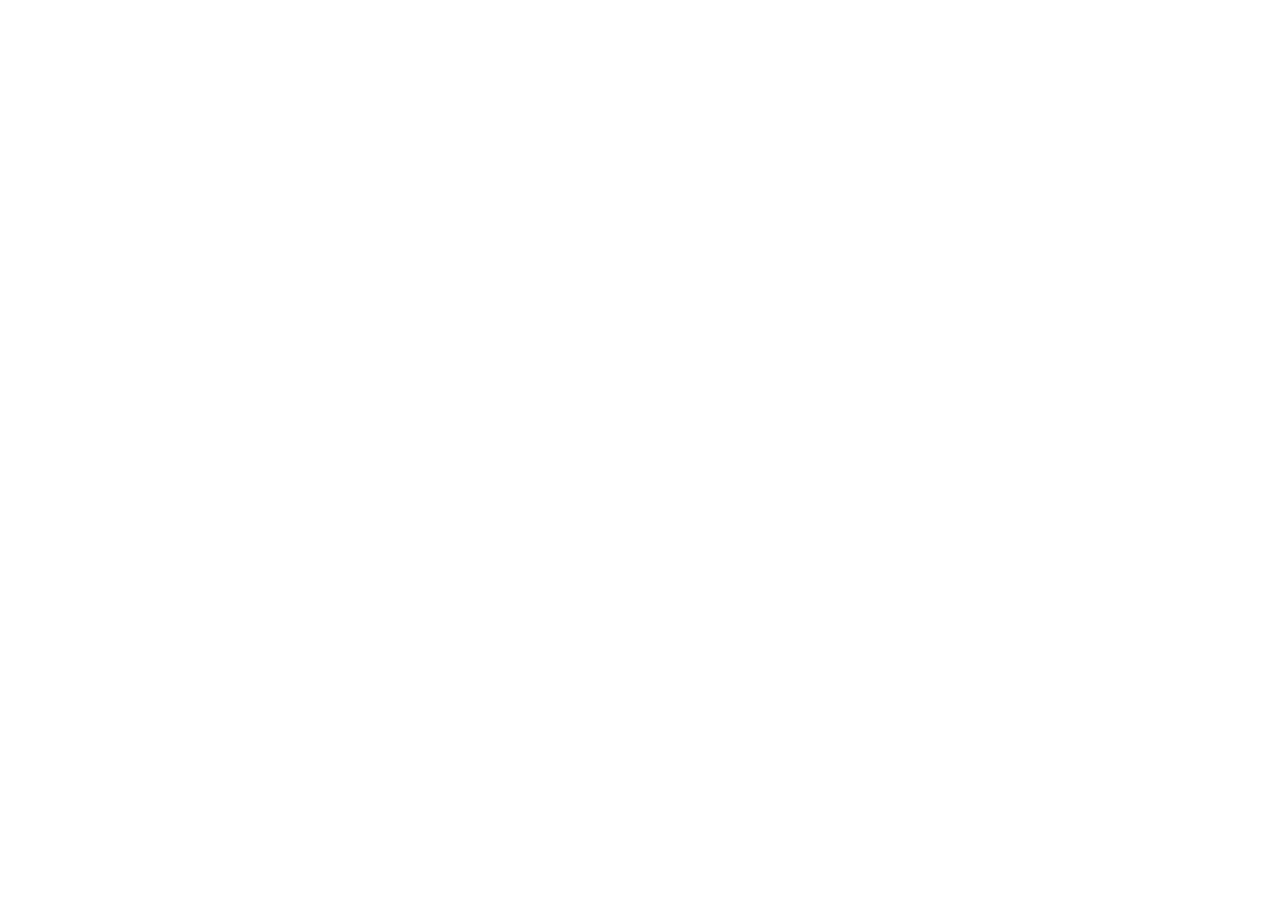
==== site/admin/index.html @ 357f3a47 "feat(admin): Sveltia CMS 관리자 페이지 추가, 지점·코치진·SNS 데이터를 content/*.json 으로 분리 - /admin 에서 지점·시간표·포스터, 심사" ====
<!doctype html>
<!-- 관리자 페이지 (Sveltia CMS). 설정은 같은 폴더의 config.yml. 저장하면 main 브랜치에 커밋 → Pages 재배포. -->
<html lang="ko">
<head>
  <meta charset="utf-8">
  <meta name="viewport" content="width=device-width, initial-scale=1">
  <meta name="robots" content="noindex, nofollow">
  <title>Dragon Gym 관리자</title>
  <link rel="icon" href="../assets/favicon.png">
</head>
<body>
  <script src="https://unpkg.com/@sveltia/cms@0.238.1/dist/sveltia-cms.js"></script>
</body>
</html>
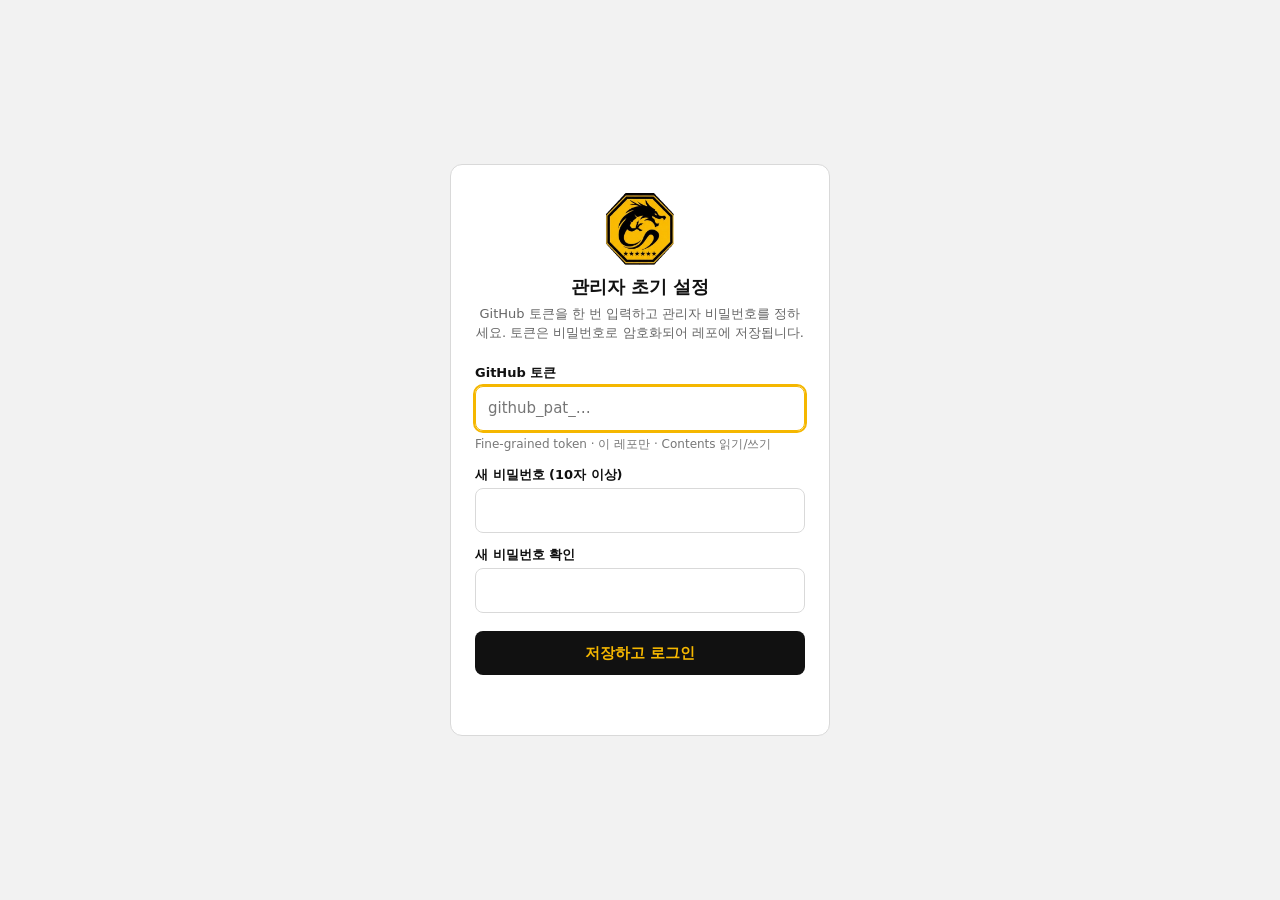
==== commit 1d690f3f: "feat(admin): 관리자 비밀번호 잠금 — 토큰을 비밀번호로 암호화해 레포에 저장 - 첫 접속: GitHub 토큰 + 초기 비밀번호(10자 이상) → PBKDF2-SHA256" ====
--- a/site/admin/index.html
+++ b/site/admin/index.html
@@ -1,5 +1,8 @@
 <!doctype html>
-<!-- 관리자 페이지 (Sveltia CMS). 설정은 같은 폴더의 config.yml. 저장하면 main 브랜치에 커밋 → Pages 재배포. -->
+<!-- 관리자 페이지 (Sveltia CMS). 설정은 같은 폴더의 config.yml. 저장하면 main 브랜치에 커밋 → Pages 재배포.
+     비밀번호 잠금: GitHub 토큰을 비밀번호로 암호화(PBKDF2-SHA256 60만 회 → AES-GCM)해 auth.json 으로 레포에 둔다.
+     레포는 공개라 암호문도 공개다 — 비밀번호가 곧 보안이므로 10자 이상을 강제한다.
+     풀리면 Sveltia 가 시작 시 읽는 localStorage 'sveltia-cms.user' 에 토큰을 넣고 CMS 스크립트를 불러 자동 로그인시킨다. -->
 <html lang="ko">
 <head>
   <meta charset="utf-8">
@@ -7,8 +10,225 @@
   <meta name="robots" content="noindex, nofollow">
   <title>Dragon Gym 관리자</title>
   <link rel="icon" href="../assets/favicon.png">
+  <style>
+    :root { --gold: #f5b700; --ink: #111; --line: #d9d9d9; --err: #c62828; --ok: #2e7d32; }
+    * { box-sizing: border-box; }
+    body { margin: 0; min-height: 100vh; display: grid; place-items: center; background: #f2f2f2; color: var(--ink);
+      font: 15px/1.5 system-ui, -apple-system, "Segoe UI", "Noto Sans KR", sans-serif; padding: 16px; }
+    .gate { width: 100%; max-width: 380px; background: #fff; border: 1px solid var(--line); border-radius: 12px; padding: 28px 24px; }
+    .gate__logo { display: block; width: 72px; height: 72px; margin: 0 auto 8px; }
+    .gate h1 { font-size: 18px; text-align: center; margin: 0 0 4px; }
+    .gate p.lead { text-align: center; color: #666; font-size: 13px; margin: 0 0 20px; }
+    .gate label { display: block; font-size: 13px; font-weight: 600; margin: 12px 0 4px; }
+    .gate input[type=password], .gate input[type=text] { width: 100%; padding: 10px 12px; border: 1px solid var(--line); border-radius: 8px; font: inherit; }
+    .gate input:focus { outline: 2px solid var(--gold); border-color: var(--gold); }
+    .gate .check { display: flex; gap: 6px; align-items: center; font-weight: 400; margin-top: 12px; }
+    .gate button[type=submit] { width: 100%; margin-top: 18px; padding: 11px; border: 0; border-radius: 8px; background: var(--ink); color: var(--gold); font: inherit; font-weight: 700; cursor: pointer; }
+    .gate button[disabled] { opacity: .6; cursor: wait; }
+    .gate .hint { font-size: 12px; color: #777; margin: 4px 0 0; }
+    .gate .msg { min-height: 20px; font-size: 13px; margin: 12px 0 0; }
+    .gate .msg.err { color: var(--err); } .gate .msg.ok { color: var(--ok); }
+    .gate nav { display: flex; justify-content: space-between; margin-top: 16px; font-size: 12px; }
+    .gate nav a { color: #555; }
+    [hidden] { display: none !important; }
+  </style>
 </head>
 <body>
-  <script src="https://unpkg.com/@sveltia/cms@0.238.1/dist/sveltia-cms.js"></script>
+  <main class="gate" id="gate" hidden>
+    <img class="gate__logo" src="../assets/logo.png" alt="">
+    <h1 id="gateTitle">관리자 로그인</h1>
+    <p class="lead" id="gateLead"></p>
+
+    <!-- 잠금 해제 -->
+    <form id="formUnlock" hidden>
+      <label for="pw">비밀번호</label>
+      <input id="pw" type="password" autocomplete="current-password" required>
+      <label class="check"><input id="remember" type="checkbox"> 이 기기에서 로그인 유지</label>
+      <button type="submit">로그인</button>
+      <nav><a href="#change">비밀번호 변경</a><a href="#reset">비밀번호를 잊었어요</a></nav>
+    </form>
+
+    <!-- 초기 설정·재설정: 토큰 + 새 비밀번호 -->
+    <form id="formSetup" hidden>
+      <label for="tok">GitHub 토큰</label>
+      <input id="tok" type="password" autocomplete="off" required placeholder="github_pat_…">
+      <p class="hint">Fine-grained token · 이 레포만 · Contents 읽기/쓰기</p>
+      <label for="npw1">새 비밀번호 (10자 이상)</label>
+      <input id="npw1" type="password" autocomplete="new-password" minlength="10" required>
+      <label for="npw2">새 비밀번호 확인</label>
+      <input id="npw2" type="password" autocomplete="new-password" minlength="10" required>
+      <button type="submit">저장하고 로그인</button>
+      <nav id="setupNav"><a href="#">← 로그인으로</a></nav>
+    </form>
+
+    <!-- 비밀번호 변경: 현재 비밀번호 + 새 비밀번호 -->
+    <form id="formChange" hidden>
+      <label for="opw">현재 비밀번호</label>
+      <input id="opw" type="password" autocomplete="current-password" required>
+      <label for="cpw1">새 비밀번호 (10자 이상)</label>
+      <input id="cpw1" type="password" autocomplete="new-password" minlength="10" required>
+      <label for="cpw2">새 비밀번호 확인</label>
+      <input id="cpw2" type="password" autocomplete="new-password" minlength="10" required>
+      <button type="submit">비밀번호 변경</button>
+      <nav><a href="#">← 로그인으로</a></nav>
+    </form>
+
+    <p class="msg" id="msg" role="status"></p>
+  </main>
+
+  <script>
+  (() => {
+    'use strict';
+    const REPO = 'sungkuk5420/dragontkdphuket';
+    const BRANCH = 'main';
+    const AUTH_PATH = 'site/admin/auth.json';   // 레포 안 경로 (사이트에서는 ./auth.json)
+    const CMS_SRC = 'https://unpkg.com/@sveltia/cms@0.238.1/dist/sveltia-cms.js';
+    const USER_KEY = 'sveltia-cms.user';         // Sveltia 가 시작할 때 읽는 로그인 정보
+    const REMEMBER_KEY = 'dgt-admin.remember';
+    const SESSION_KEY = 'dgt-admin.unlocked';
+    const ITER = 600000;
+
+    const $ = (id) => document.getElementById(id);
+    const enc = new TextEncoder(), dec = new TextDecoder();
+    const b64 = (buf) => btoa(String.fromCharCode(...new Uint8Array(buf)));
+    const unb64 = (s) => Uint8Array.from(atob(s), (c) => c.charCodeAt(0));
+    const store = {
+      get(area, k) { try { return area.getItem(k); } catch { return null; } },
+      set(area, k, v) { try { area.setItem(k, v); } catch { /* 저장소 차단 */ } },
+      del(area, k) { try { area.removeItem(k); } catch { /* 저장소 차단 */ } },
+    };
+
+    let authFile = null; // { sha, data } — 레포의 auth.json
+
+    /* ---------- 암호화 ---------- */
+    async function deriveKey(password, salt, iter) {
+      const base = await crypto.subtle.importKey('raw', enc.encode(password), 'PBKDF2', false, ['deriveKey']);
+      return crypto.subtle.deriveKey({ name: 'PBKDF2', hash: 'SHA-256', salt, iterations: iter }, base, { name: 'AES-GCM', length: 256 }, false, ['encrypt', 'decrypt']);
+    }
+    async function encryptToken(token, password) {
+      const salt = crypto.getRandomValues(new Uint8Array(16)), iv = crypto.getRandomValues(new Uint8Array(12));
+      const key = await deriveKey(password, salt, ITER);
+      const ct = await crypto.subtle.encrypt({ name: 'AES-GCM', iv }, key, enc.encode(token));
+      return { v: 1, kdf: 'PBKDF2-SHA256', iter: ITER, salt: b64(salt), iv: b64(iv), ct: b64(ct) };
+    }
+    async function decryptToken(data, password) {
+      const key = await deriveKey(password, unb64(data.salt), data.iter);
+      try {
+        return dec.decode(await crypto.subtle.decrypt({ name: 'AES-GCM', iv: unb64(data.iv) }, key, unb64(data.ct)));
+      } catch { throw new Error('비밀번호가 틀렸습니다.'); }
+    }
+
+    /* ---------- GitHub API ---------- */
+    const gh = (token, path, init = {}) => fetch(`https://api.github.com/repos/${REPO}${path}`, {
+      ...init,
+      headers: { Accept: 'application/vnd.github+json', Authorization: `Bearer ${token}`, ...(init.headers || {}) },
+    });
+    async function checkToken(token) {
+      const r = await gh(token, '');
+      if (r.status === 401) throw new Error('토큰이 올바르지 않거나 만료되었습니다.');
+      if (!r.ok) throw new Error(`토큰으로 레포에 접근할 수 없습니다 (${r.status}).`);
+      const repo = await r.json();
+      if (!repo.permissions || !repo.permissions.push) throw new Error('이 토큰에는 레포 쓰기 권한(Contents: Read and write)이 없습니다.');
+    }
+    // 최신 sha 를 API 로 다시 받아 덮어쓴다 (사이트 배포본은 수 분 늦을 수 있다)
+    async function saveAuthFile(token, data, message) {
+      const cur = await gh(token, `/contents/${AUTH_PATH}?ref=${BRANCH}`);
+      const sha = cur.ok ? (await cur.json()).sha : undefined;
+      const body = { message, branch: BRANCH, content: btoa(JSON.stringify(data, null, 2) + '\n'), ...(sha ? { sha } : {}) };
+      const r = await gh(token, `/contents/${AUTH_PATH}`, { method: 'PUT', body: JSON.stringify(body) });
+      if (!r.ok) throw new Error(`암호화한 토큰을 레포에 저장하지 못했습니다 (${r.status}).`);
+    }
+    async function loadAuthFile() {
+      const r = await fetch('auth.json', { cache: 'no-cache' });
+      if (r.status === 404) return null;
+      if (!r.ok) throw new Error(`auth.json 을 불러오지 못했습니다 (${r.status}).`);
+      return r.json();
+    }
+
+    /* ---------- CMS 시작 ---------- */
+    function startCms(token, remember) {
+      if (token) store.set(localStorage, USER_KEY, JSON.stringify({ backendName: 'github', token }));
+      if (remember) store.set(localStorage, REMEMBER_KEY, '1');
+      store.set(sessionStorage, SESSION_KEY, '1');
+      $('gate').remove();
+      const s = document.createElement('script');
+      s.src = CMS_SRC;
+      document.body.appendChild(s);
+    }
+    function savedToken() {
+      try { const u = JSON.parse(store.get(localStorage, USER_KEY) || 'null'); return u && u.token ? u.token : null; } catch { return null; }
+    }
+
+    /* ---------- 화면 ---------- */
+    const busy = (form, on) => { form.querySelector('button[type=submit]').disabled = on; };
+    const say = (text, kind = 'err') => { $('msg').textContent = text; $('msg').className = `msg ${kind}`; };
+    function show(view) {
+      ['formUnlock', 'formSetup', 'formChange'].forEach((id) => { $(id).hidden = true; });
+      say('', '');
+      const first = !authFile;
+      if (view === 'setup' || first) {
+        $('gateTitle').textContent = first ? '관리자 초기 설정' : '비밀번호 재설정';
+        $('gateLead').textContent = first
+          ? 'GitHub 토큰을 한 번 입력하고 관리자 비밀번호를 정하세요. 토큰은 비밀번호로 암호화되어 레포에 저장됩니다.'
+          : '레포 쓰기 권한이 있는 GitHub 토큰으로 새 비밀번호를 정합니다.';
+        $('setupNav').hidden = first;
+        $('formSetup').hidden = false; $('tok').focus();
+      } else if (view === 'change') {
+        $('gateTitle').textContent = '비밀번호 변경'; $('gateLead').textContent = '';
+        $('formChange').hidden = false; $('opw').focus();
+      } else {
+        $('gateTitle').textContent = '관리자 로그인'; $('gateLead').textContent = 'Dragon Gym Taekwondo Phuket';
+        $('formUnlock').hidden = false; $('pw').focus();
+      }
+    }
+    const route = () => show({ '#change': 'change', '#reset': 'setup' }[location.hash] || 'unlock');
+    const newPassword = (a, b) => {
+      if (a.length < 10) throw new Error('비밀번호는 10자 이상이어야 합니다.');
+      if (a !== b) throw new Error('새 비밀번호 확인이 일치하지 않습니다.');
+      return a;
+    };
+
+    $('formUnlock').addEventListener('submit', async (e) => {
+      e.preventDefault(); busy(e.target, true); say('확인 중…', 'ok');
+      try { startCms(await decryptToken(authFile, $('pw').value), $('remember').checked); }
+      catch (err) { say(err.message); busy(e.target, false); }
+    });
+    $('formSetup').addEventListener('submit', async (e) => {
+      e.preventDefault(); busy(e.target, true); say('토큰 확인 중…', 'ok');
+      try {
+        const token = $('tok').value.trim();
+        const pw = newPassword($('npw1').value, $('npw2').value);
+        await checkToken(token);
+        say('암호화해서 레포에 저장 중…', 'ok');
+        await saveAuthFile(token, await encryptToken(token, pw), authFile ? 'chore(admin): 관리자 비밀번호 재설정' : 'chore(admin): 관리자 비밀번호 초기 설정');
+        startCms(token, false);
+      } catch (err) { say(err.message); busy(e.target, false); }
+    });
+    $('formChange').addEventListener('submit', async (e) => {
+      e.preventDefault(); busy(e.target, true); say('확인 중…', 'ok');
+      try {
+        const token = await decryptToken(authFile, $('opw').value);
+        const pw = newPassword($('cpw1').value, $('cpw2').value);
+        const next = await encryptToken(token, pw);
+        await saveAuthFile(token, next, 'chore(admin): 관리자 비밀번호 변경');
+        authFile = next; // 배포 반영 전에도 새 비밀번호로 열리게
+        location.hash = ''; show('unlock');
+        say('비밀번호를 바꿨습니다. 새 비밀번호로 로그인하세요.', 'ok');
+      } catch (err) { say(err.message); busy(e.target, false); }
+    });
+    window.addEventListener('hashchange', route);
+
+    /* ---------- 시작 ---------- */
+    (async () => {
+      // 이 탭에서 이미 풀었거나 '로그인 유지' 기기면 바로 CMS. 아니면 남은 로그인 정보를 지우고 비밀번호를 묻는다.
+      const remembered = store.get(localStorage, REMEMBER_KEY) === '1' || store.get(sessionStorage, SESSION_KEY) === '1';
+      if (remembered && savedToken()) { startCms(null, false); return; }
+      store.del(localStorage, USER_KEY); store.del(localStorage, REMEMBER_KEY);
+      $('gate').hidden = false;
+      try { authFile = await loadAuthFile(); route(); }
+      catch (err) { show('unlock'); say(err.message); }
+    })();
+  })();
+  </script>
 </body>
 </html>
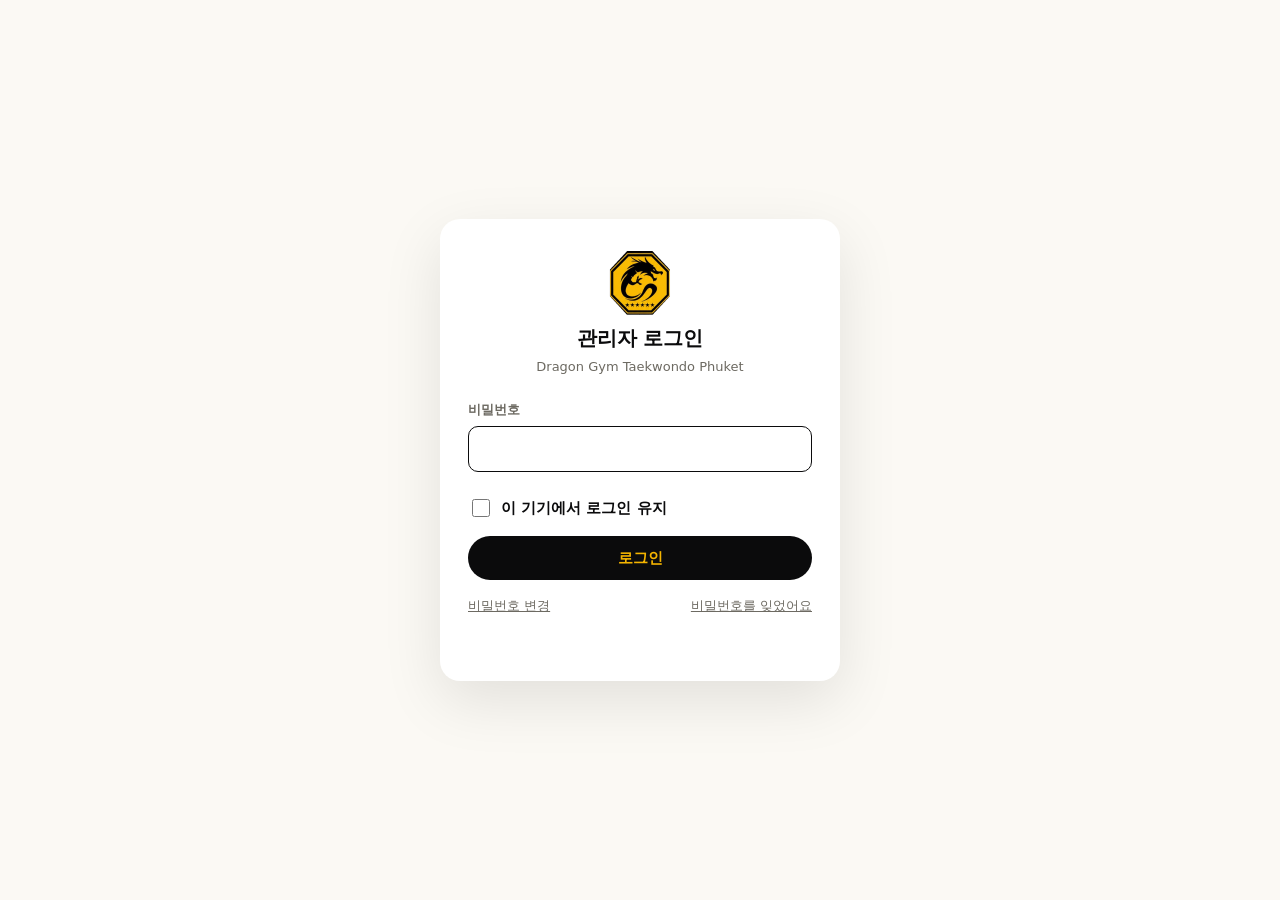
==== commit 476380c8: "feat(admin): 자체 관리자 화면으로 교체 (Sveltia 제거) - tkd.reizwings.jp 관리자와 같은 구성: 상단바 + 왼쪽 목록 + 오른쪽 카드 편집, 저장 " ====
--- a/site/admin/index.html
+++ b/site/admin/index.html
@@ -1,234 +1,75 @@
 <!doctype html>
-<!-- 관리자 페이지 (Sveltia CMS). 설정은 같은 폴더의 config.yml. 저장하면 main 브랜치에 커밋 → Pages 재배포.
-     비밀번호 잠금: GitHub 토큰을 비밀번호로 암호화(PBKDF2-SHA256 60만 회 → AES-GCM)해 auth.json 으로 레포에 둔다.
-     레포는 공개라 암호문도 공개다 — 비밀번호가 곧 보안이므로 10자 이상을 강제한다.
-     풀리면 Sveltia 가 시작 시 읽는 localStorage 'sveltia-cms.user' 에 토큰을 넣고 CMS 스크립트를 불러 자동 로그인시킨다. -->
+<!-- Dragon Gym 관리자 페이지 (자체 화면, 빌드 없음).
+     데이터: site/content/*.json + 이미지 site/assets/uploads/ — GitHub API 로 레포에 직접 커밋, DB·서버 없음.
+     로그인: 비밀번호로 암호화된 GitHub 토큰(auth.json) 을 풀어 쓴다 (auth.js). 화면 로직은 app.js. -->
 <html lang="ko">
 <head>
   <meta charset="utf-8">
-  <meta name="viewport" content="width=device-width, initial-scale=1">
+  <meta name="viewport" content="width=device-width, initial-scale=1, viewport-fit=cover">
   <meta name="robots" content="noindex, nofollow">
   <title>Dragon Gym 관리자</title>
   <link rel="icon" href="../assets/favicon.png">
-  <style>
-    :root { --gold: #f5b700; --ink: #111; --line: #d9d9d9; --err: #c62828; --ok: #2e7d32; }
-    * { box-sizing: border-box; }
-    body { margin: 0; min-height: 100vh; display: grid; place-items: center; background: #f2f2f2; color: var(--ink);
-      font: 15px/1.5 system-ui, -apple-system, "Segoe UI", "Noto Sans KR", sans-serif; padding: 16px; }
-    .gate { width: 100%; max-width: 380px; background: #fff; border: 1px solid var(--line); border-radius: 12px; padding: 28px 24px; }
-    .gate__logo { display: block; width: 72px; height: 72px; margin: 0 auto 8px; }
-    .gate h1 { font-size: 18px; text-align: center; margin: 0 0 4px; }
-    .gate p.lead { text-align: center; color: #666; font-size: 13px; margin: 0 0 20px; }
-    .gate label { display: block; font-size: 13px; font-weight: 600; margin: 12px 0 4px; }
-    .gate input[type=password], .gate input[type=text] { width: 100%; padding: 10px 12px; border: 1px solid var(--line); border-radius: 8px; font: inherit; }
-    .gate input:focus { outline: 2px solid var(--gold); border-color: var(--gold); }
-    .gate .check { display: flex; gap: 6px; align-items: center; font-weight: 400; margin-top: 12px; }
-    .gate button[type=submit] { width: 100%; margin-top: 18px; padding: 11px; border: 0; border-radius: 8px; background: var(--ink); color: var(--gold); font: inherit; font-weight: 700; cursor: pointer; }
-    .gate button[disabled] { opacity: .6; cursor: wait; }
-    .gate .hint { font-size: 12px; color: #777; margin: 4px 0 0; }
-    .gate .msg { min-height: 20px; font-size: 13px; margin: 12px 0 0; }
-    .gate .msg.err { color: var(--err); } .gate .msg.ok { color: var(--ok); }
-    .gate nav { display: flex; justify-content: space-between; margin-top: 16px; font-size: 12px; }
-    .gate nav a { color: #555; }
-    [hidden] { display: none !important; }
-  </style>
+  <link rel="stylesheet" href="admin.css?v=1">
 </head>
 <body>
+  <!-- ================= 로그인 ================= -->
   <main class="gate" id="gate" hidden>
-    <img class="gate__logo" src="../assets/logo.png" alt="">
-    <h1 id="gateTitle">관리자 로그인</h1>
-    <p class="lead" id="gateLead"></p>
+    <div class="gate__card">
+      <img class="gate__logo" src="../assets/logo.png" alt="">
+      <h1 id="gateTitle">관리자 로그인</h1>
+      <p class="lead" id="gateLead"></p>
 
-    <!-- 잠금 해제 -->
-    <form id="formUnlock" hidden>
-      <label for="pw">비밀번호</label>
-      <input id="pw" type="password" autocomplete="current-password" required>
-      <label class="check"><input id="remember" type="checkbox"> 이 기기에서 로그인 유지</label>
-      <button type="submit">로그인</button>
-      <nav><a href="#change">비밀번호 변경</a><a href="#reset">비밀번호를 잊었어요</a></nav>
-    </form>
+      <form id="formUnlock" hidden>
+        <label class="field"><span>비밀번호</span><input class="input" id="pw" type="password" autocomplete="current-password" required></label>
+        <label class="check"><input id="remember" type="checkbox"> 이 기기에서 로그인 유지</label>
+        <button class="btn btn--ink btn--block" type="submit">로그인</button>
+        <nav><a href="#change">비밀번호 변경</a><a href="#reset">비밀번호를 잊었어요</a></nav>
+      </form>
 
-    <!-- 초기 설정·재설정: 토큰 + 새 비밀번호 -->
-    <form id="formSetup" hidden>
-      <label for="tok">GitHub 토큰</label>
-      <input id="tok" type="password" autocomplete="off" required placeholder="github_pat_…">
-      <p class="hint">Fine-grained token · 이 레포만 · Contents 읽기/쓰기</p>
-      <label for="npw1">새 비밀번호 (10자 이상)</label>
-      <input id="npw1" type="password" autocomplete="new-password" minlength="10" required>
-      <label for="npw2">새 비밀번호 확인</label>
-      <input id="npw2" type="password" autocomplete="new-password" minlength="10" required>
-      <button type="submit">저장하고 로그인</button>
-      <nav id="setupNav"><a href="#">← 로그인으로</a></nav>
-    </form>
+      <form id="formSetup" hidden>
+        <label class="field"><span>GitHub 토큰</span><input class="input" id="tok" type="password" autocomplete="off" required placeholder="github_pat_…"></label>
+        <p class="hint" style="margin-top:-8px;margin-bottom:14px">Fine-grained token · 이 레포만 · Contents: Read and write</p>
+        <label class="field"><span>새 비밀번호 (10자 이상)</span><input class="input" id="npw1" type="password" autocomplete="new-password" minlength="10" required></label>
+        <label class="field"><span>새 비밀번호 확인</span><input class="input" id="npw2" type="password" autocomplete="new-password" minlength="10" required></label>
+        <button class="btn btn--ink btn--block" type="submit">저장하고 로그인</button>
+        <nav id="setupNav"><a href="#">← 로그인으로</a></nav>
+      </form>
 
-    <!-- 비밀번호 변경: 현재 비밀번호 + 새 비밀번호 -->
-    <form id="formChange" hidden>
-      <label for="opw">현재 비밀번호</label>
-      <input id="opw" type="password" autocomplete="current-password" required>
-      <label for="cpw1">새 비밀번호 (10자 이상)</label>
-      <input id="cpw1" type="password" autocomplete="new-password" minlength="10" required>
-      <label for="cpw2">새 비밀번호 확인</label>
-      <input id="cpw2" type="password" autocomplete="new-password" minlength="10" required>
-      <button type="submit">비밀번호 변경</button>
-      <nav><a href="#">← 로그인으로</a></nav>
-    </form>
+      <form id="formChange" hidden>
+        <label class="field"><span>현재 비밀번호</span><input class="input" id="opw" type="password" autocomplete="current-password" required></label>
+        <label class="field"><span>새 비밀번호 (10자 이상)</span><input class="input" id="cpw1" type="password" autocomplete="new-password" minlength="10" required></label>
+        <label class="field"><span>새 비밀번호 확인</span><input class="input" id="cpw2" type="password" autocomplete="new-password" minlength="10" required></label>
+        <button class="btn btn--ink btn--block" type="submit">비밀번호 변경</button>
+        <nav><a href="#">← 로그인으로</a></nav>
+      </form>
 
-    <p class="msg" id="msg" role="status"></p>
+      <p class="msg" id="gateMsg" role="status"></p>
+    </div>
   </main>
 
-  <script>
-  (() => {
-    'use strict';
-    const REPO = 'sungkuk5420/dragontkdphuket';
-    const BRANCH = 'main';
-    const AUTH_PATH = 'site/admin/auth.json';   // 레포 안 경로 (사이트에서는 ./auth.json)
-    const CMS_SRC = 'https://unpkg.com/@sveltia/cms@0.238.1/dist/sveltia-cms.js';
-    const USER_KEY = 'sveltia-cms.user';         // Sveltia 가 시작할 때 읽는 로그인 정보
-    const REMEMBER_KEY = 'dgt-admin.remember';
-    const SESSION_KEY = 'dgt-admin.unlocked';
-    const ITER = 600000;
+  <!-- ================= 관리 화면 ================= -->
+  <div id="shell" hidden>
+    <header class="topbar">
+      <button class="iconbtn back" id="backBtn" type="button" aria-label="목록으로"><svg viewBox="0 0 24 24" fill="none" stroke="currentColor" stroke-width="2.2" stroke-linecap="round" stroke-linejoin="round"><path d="M15 18l-6-6 6-6"/></svg></button>
+      <a class="brand" href="#"><img src="../assets/logo.png" alt=""><span>DRAGON GYM <small>관리</small></span></a>
+      <div class="topbar__spacer"></div>
+      <a class="btn btn--ghost btn--sm" href="../" target="_blank" rel="noopener">사이트<span class="hide-m">에서 확인</span></a>
+      <button class="btn btn--ghost btn--sm" id="logoutBtn" type="button">로그아웃</button>
+    </header>
+    <div class="app" id="app">
+      <aside class="side" id="side"></aside>
+      <main class="main" id="main"><div class="loading">불러오는 중…</div></main>
+    </div>
+    <div class="savebar" id="savebar" role="region" aria-label="저장">
+      <span id="saveText">저장하지 않은 변경사항이 있습니다</span>
+      <button class="btn btn--ghost btn--sm" id="discardBtn" type="button">되돌리기</button>
+      <button class="btn btn--gold btn--sm" id="saveBtn" type="button">저장</button>
+    </div>
+  </div>
 
-    const $ = (id) => document.getElementById(id);
-    const enc = new TextEncoder(), dec = new TextDecoder();
-    const b64 = (buf) => btoa(String.fromCharCode(...new Uint8Array(buf)));
-    const unb64 = (s) => Uint8Array.from(atob(s), (c) => c.charCodeAt(0));
-    const store = {
-      get(area, k) { try { return area.getItem(k); } catch { return null; } },
-      set(area, k, v) { try { area.setItem(k, v); } catch { /* 저장소 차단 */ } },
-      del(area, k) { try { area.removeItem(k); } catch { /* 저장소 차단 */ } },
-    };
+  <dialog id="dlg"><form class="dlg" id="dlgForm" method="dialog" novalidate></form></dialog>
+  <div class="toast" id="toast" role="status" aria-live="polite"></div>
 
-    let authFile = null; // { sha, data } — 레포의 auth.json
-
-    /* ---------- 암호화 ---------- */
-    async function deriveKey(password, salt, iter) {
-      const base = await crypto.subtle.importKey('raw', enc.encode(password), 'PBKDF2', false, ['deriveKey']);
-      return crypto.subtle.deriveKey({ name: 'PBKDF2', hash: 'SHA-256', salt, iterations: iter }, base, { name: 'AES-GCM', length: 256 }, false, ['encrypt', 'decrypt']);
-    }
-    async function encryptToken(token, password) {
-      const salt = crypto.getRandomValues(new Uint8Array(16)), iv = crypto.getRandomValues(new Uint8Array(12));
-      const key = await deriveKey(password, salt, ITER);
-      const ct = await crypto.subtle.encrypt({ name: 'AES-GCM', iv }, key, enc.encode(token));
-      return { v: 1, kdf: 'PBKDF2-SHA256', iter: ITER, salt: b64(salt), iv: b64(iv), ct: b64(ct) };
-    }
-    async function decryptToken(data, password) {
-      const key = await deriveKey(password, unb64(data.salt), data.iter);
-      try {
-        return dec.decode(await crypto.subtle.decrypt({ name: 'AES-GCM', iv: unb64(data.iv) }, key, unb64(data.ct)));
-      } catch { throw new Error('비밀번호가 틀렸습니다.'); }
-    }
-
-    /* ---------- GitHub API ---------- */
-    const gh = (token, path, init = {}) => fetch(`https://api.github.com/repos/${REPO}${path}`, {
-      ...init,
-      headers: { Accept: 'application/vnd.github+json', Authorization: `Bearer ${token}`, ...(init.headers || {}) },
-    });
-    async function checkToken(token) {
-      const r = await gh(token, '');
-      if (r.status === 401) throw new Error('토큰이 올바르지 않거나 만료되었습니다.');
-      if (!r.ok) throw new Error(`토큰으로 레포에 접근할 수 없습니다 (${r.status}).`);
-      const repo = await r.json();
-      if (!repo.permissions || !repo.permissions.push) throw new Error('이 토큰에는 레포 쓰기 권한(Contents: Read and write)이 없습니다.');
-    }
-    // 최신 sha 를 API 로 다시 받아 덮어쓴다 (사이트 배포본은 수 분 늦을 수 있다)
-    async function saveAuthFile(token, data, message) {
-      const cur = await gh(token, `/contents/${AUTH_PATH}?ref=${BRANCH}`);
-      const sha = cur.ok ? (await cur.json()).sha : undefined;
-      const body = { message, branch: BRANCH, content: btoa(JSON.stringify(data, null, 2) + '\n'), ...(sha ? { sha } : {}) };
-      const r = await gh(token, `/contents/${AUTH_PATH}`, { method: 'PUT', body: JSON.stringify(body) });
-      if (!r.ok) throw new Error(`암호화한 토큰을 레포에 저장하지 못했습니다 (${r.status}).`);
-    }
-    async function loadAuthFile() {
-      const r = await fetch('auth.json', { cache: 'no-cache' });
-      if (r.status === 404) return null;
-      if (!r.ok) throw new Error(`auth.json 을 불러오지 못했습니다 (${r.status}).`);
-      return r.json();
-    }
-
-    /* ---------- CMS 시작 ---------- */
-    function startCms(token, remember) {
-      if (token) store.set(localStorage, USER_KEY, JSON.stringify({ backendName: 'github', token }));
-      if (remember) store.set(localStorage, REMEMBER_KEY, '1');
-      store.set(sessionStorage, SESSION_KEY, '1');
-      $('gate').remove();
-      const s = document.createElement('script');
-      s.src = CMS_SRC;
-      document.body.appendChild(s);
-    }
-    function savedToken() {
-      try { const u = JSON.parse(store.get(localStorage, USER_KEY) || 'null'); return u && u.token ? u.token : null; } catch { return null; }
-    }
-
-    /* ---------- 화면 ---------- */
-    const busy = (form, on) => { form.querySelector('button[type=submit]').disabled = on; };
-    const say = (text, kind = 'err') => { $('msg').textContent = text; $('msg').className = `msg ${kind}`; };
-    function show(view) {
-      ['formUnlock', 'formSetup', 'formChange'].forEach((id) => { $(id).hidden = true; });
-      say('', '');
-      const first = !authFile;
-      if (view === 'setup' || first) {
-        $('gateTitle').textContent = first ? '관리자 초기 설정' : '비밀번호 재설정';
-        $('gateLead').textContent = first
-          ? 'GitHub 토큰을 한 번 입력하고 관리자 비밀번호를 정하세요. 토큰은 비밀번호로 암호화되어 레포에 저장됩니다.'
-          : '레포 쓰기 권한이 있는 GitHub 토큰으로 새 비밀번호를 정합니다.';
-        $('setupNav').hidden = first;
-        $('formSetup').hidden = false; $('tok').focus();
-      } else if (view === 'change') {
-        $('gateTitle').textContent = '비밀번호 변경'; $('gateLead').textContent = '';
-        $('formChange').hidden = false; $('opw').focus();
-      } else {
-        $('gateTitle').textContent = '관리자 로그인'; $('gateLead').textContent = 'Dragon Gym Taekwondo Phuket';
-        $('formUnlock').hidden = false; $('pw').focus();
-      }
-    }
-    const route = () => show({ '#change': 'change', '#reset': 'setup' }[location.hash] || 'unlock');
-    const newPassword = (a, b) => {
-      if (a.length < 10) throw new Error('비밀번호는 10자 이상이어야 합니다.');
-      if (a !== b) throw new Error('새 비밀번호 확인이 일치하지 않습니다.');
-      return a;
-    };
-
-    $('formUnlock').addEventListener('submit', async (e) => {
-      e.preventDefault(); busy(e.target, true); say('확인 중…', 'ok');
-      try { startCms(await decryptToken(authFile, $('pw').value), $('remember').checked); }
-      catch (err) { say(err.message); busy(e.target, false); }
-    });
-    $('formSetup').addEventListener('submit', async (e) => {
-      e.preventDefault(); busy(e.target, true); say('토큰 확인 중…', 'ok');
-      try {
-        const token = $('tok').value.trim();
-        const pw = newPassword($('npw1').value, $('npw2').value);
-        await checkToken(token);
-        say('암호화해서 레포에 저장 중…', 'ok');
-        await saveAuthFile(token, await encryptToken(token, pw), authFile ? 'chore(admin): 관리자 비밀번호 재설정' : 'chore(admin): 관리자 비밀번호 초기 설정');
-        startCms(token, false);
-      } catch (err) { say(err.message); busy(e.target, false); }
-    });
-    $('formChange').addEventListener('submit', async (e) => {
-      e.preventDefault(); busy(e.target, true); say('확인 중…', 'ok');
-      try {
-        const token = await decryptToken(authFile, $('opw').value);
-        const pw = newPassword($('cpw1').value, $('cpw2').value);
-        const next = await encryptToken(token, pw);
-        await saveAuthFile(token, next, 'chore(admin): 관리자 비밀번호 변경');
-        authFile = next; // 배포 반영 전에도 새 비밀번호로 열리게
-        location.hash = ''; show('unlock');
-        say('비밀번호를 바꿨습니다. 새 비밀번호로 로그인하세요.', 'ok');
-      } catch (err) { say(err.message); busy(e.target, false); }
-    });
-    window.addEventListener('hashchange', route);
-
-    /* ---------- 시작 ---------- */
-    (async () => {
-      // 이 탭에서 이미 풀었거나 '로그인 유지' 기기면 바로 CMS. 아니면 남은 로그인 정보를 지우고 비밀번호를 묻는다.
-      const remembered = store.get(localStorage, REMEMBER_KEY) === '1' || store.get(sessionStorage, SESSION_KEY) === '1';
-      if (remembered && savedToken()) { startCms(null, false); return; }
-      store.del(localStorage, USER_KEY); store.del(localStorage, REMEMBER_KEY);
-      $('gate').hidden = false;
-      try { authFile = await loadAuthFile(); route(); }
-      catch (err) { show('unlock'); say(err.message); }
-    })();
-  })();
-  </script>
+  <script type="module" src="app.js?v=1"></script>
 </body>
 </html>
--- a/site/admin/admin.css
+++ b/site/admin/admin.css
@@ -0,0 +1,230 @@
+/* Dragon Gym 관리자 — tkd.reizwings.jp 관리자 화면과 같은 구성(상단바 + 왼쪽 목록 + 오른쪽 카드 편집),
+ * 강조색만 사이트의 금색으로. 버튼 pill, 입력 46px/16px(iOS 확대 방지), 카드는 1px 링. */
+:root {
+  --gold: #f4b400; --gold-deep: #d49c00;
+  --red: #e1251b; --red-deep: #b3160e;
+  --ink: #0b0b0c; --bg: #fbf9f4; --surface: #fff; --paper: #f3efe6; --paper-2: #e7e1d3;
+  --mute: #6d6a62; --line: rgba(11, 11, 12, .12);
+  --p-kids: #f7a4c3; --p-basic: #7fc8ff; --p-acro: #ffb86b; --p-athlete: #9be28a;
+  --ease: cubic-bezier(.16, 1, .3, 1);
+}
+* { box-sizing: border-box; }
+html { -webkit-text-size-adjust: 100%; }
+body { margin: 0; background: var(--bg); color: var(--ink); min-height: 100svh;
+  font: 15px/1.6 "Pretendard", "Apple SD Gothic Neo", "Noto Sans KR", "Malgun Gothic", system-ui, sans-serif; }
+:focus-visible { outline: 2px solid var(--gold-deep); outline-offset: 2px; }
+[hidden] { display: none !important; }
+img { max-width: 100%; display: block; }
+h1, h2, h3 { margin: 0; line-height: 1.3; }
+
+/* ---------- 버튼 ---------- */
+.btn { display: inline-flex; align-items: center; justify-content: center; gap: 6px; min-height: 44px; padding: 0 20px;
+  border-radius: 999px; border: 1px solid transparent; font: inherit; font-weight: 700; cursor: pointer; text-decoration: none;
+  color: var(--ink); background: none; transition: background .15s, border-color .15s, color .15s; white-space: nowrap; }
+.btn--sm { min-height: 36px; padding: 0 14px; font-size: 14px; }
+.btn--gold { background: var(--gold); color: var(--ink); }
+.btn--gold:hover { background: var(--gold-deep); }
+.btn--ink { background: var(--ink); color: var(--gold); }
+.btn--ink:hover { background: #2a2a2c; }
+.btn--ghost { border-color: var(--line); background: var(--surface); }
+.btn--ghost:hover { border-color: var(--ink); }
+.btn--danger { border-color: var(--red); color: var(--red-deep); background: var(--surface); }
+.btn--danger:hover { background: var(--red); color: #fff; }
+.btn--block { width: 100%; }
+.btn[disabled] { opacity: .55; cursor: wait; }
+.iconbtn { width: 36px; height: 36px; border-radius: 50%; border: 1px solid var(--line); background: var(--surface);
+  display: inline-grid; place-items: center; cursor: pointer; color: var(--ink); padding: 0; font: inherit; }
+.iconbtn:hover { border-color: var(--ink); }
+.iconbtn:disabled { opacity: .3; cursor: default; border-color: var(--line); }
+.iconbtn svg { width: 18px; height: 18px; }
+
+/* ---------- 입력 ---------- */
+.field { display: block; margin: 0 0 14px; }
+.field > span, .label { display: block; font-size: 13px; font-weight: 700; color: var(--mute); margin-bottom: 6px; }
+.input, select.input, textarea.input { width: 100%; height: 46px; padding: 0 14px; border: 1px solid var(--line); border-radius: 10px;
+  background: var(--surface); font: inherit; font-size: 16px; color: var(--ink); }
+textarea.input { height: auto; min-height: 110px; padding: 12px 14px; resize: vertical; line-height: 1.5; }
+.input:focus { outline: none; border-color: var(--ink); }
+.input.is-bad { border-color: var(--red); background: #fff6f5; }
+.hint { font-size: 12px; color: var(--mute); margin: 6px 0 0; }
+.row { display: grid; gap: 12px; grid-template-columns: repeat(var(--cols, 2), minmax(0, 1fr)); }
+.check { display: inline-flex; align-items: center; gap: 8px; font-weight: 600; cursor: pointer; min-height: 44px; }
+.check input { width: 18px; height: 18px; accent-color: var(--ink); }
+
+/* 3개 언어 입력: 한 줄에 태국어·영어·한국어 */
+.tri { display: grid; gap: 8px; grid-template-columns: repeat(3, minmax(0, 1fr)); }
+.tri label { position: relative; display: block; }
+.tri .lang { position: absolute; top: -8px; left: 10px; padding: 0 6px; background: var(--surface); font-size: 11px; font-weight: 700; color: var(--mute); border-radius: 4px; }
+
+/* ---------- 로그인 ---------- */
+.gate { min-height: 100svh; display: grid; place-items: center; padding: 16px; }
+.gate__card { width: 100%; max-width: 400px; background: var(--surface); border-radius: 20px; padding: 32px 28px;
+  box-shadow: 0 20px 60px rgba(11, 11, 12, .1); }
+.gate__logo { width: 64px; height: 64px; margin: 0 auto 10px; }
+.gate h1 { text-align: center; font-size: 20px; }
+.gate .lead { text-align: center; color: var(--mute); font-size: 13px; margin: 6px 0 22px; }
+.gate .btn--block { margin-top: 6px; }
+.gate nav { display: flex; justify-content: space-between; margin-top: 16px; font-size: 13px; }
+.gate nav a { color: var(--mute); }
+.msg { min-height: 20px; font-size: 13px; margin: 12px 0 0; }
+.msg.err { color: var(--red-deep); } .msg.ok { color: #2e7d32; }
+
+/* ---------- 상단바 ---------- */
+.topbar { position: sticky; top: 0; z-index: 20; height: 60px; display: flex; align-items: center; gap: 12px; padding: 0 20px;
+  background: rgba(251, 249, 244, .9); backdrop-filter: blur(12px); -webkit-backdrop-filter: blur(12px); border-bottom: 1px solid var(--line); }
+.brand { display: flex; align-items: center; gap: 10px; font-weight: 800; text-decoration: none; color: var(--ink); }
+.brand img { width: 30px; height: 30px; }
+.brand small { font-weight: 700; color: var(--mute); }
+.brand span { white-space: nowrap; }
+.topbar__spacer { flex: 1; }
+.topbar .back { display: none; }
+
+/* ---------- 본문 2열 ---------- */
+.app { display: grid; grid-template-columns: 300px minmax(0, 1fr); min-height: calc(100svh - 60px); }
+.side { position: sticky; top: 60px; height: calc(100svh - 60px); overflow-y: auto; padding: 18px 14px 40px; border-right: 1px solid var(--line); }
+.side h3 { font-size: 12px; letter-spacing: .06em; color: var(--mute); margin: 18px 8px 8px; }
+.side h3:first-child { margin-top: 4px; }
+.nav { list-style: none; margin: 0; padding: 0; display: grid; gap: 4px; }
+.nav a { display: flex; align-items: center; gap: 10px; min-height: 52px; padding: 8px 10px; border-radius: 12px; color: var(--ink); text-decoration: none; }
+.nav a:hover { background: var(--paper); }
+.nav a.is-active { background: var(--ink); color: var(--bg); }
+.nav a.is-active .nav__meta { color: rgba(251, 249, 244, .7); }
+.nav__icon { width: 36px; height: 36px; border-radius: 10px; background: var(--paper-2); display: grid; place-items: center; flex: none; overflow: hidden; }
+.nav__icon img { width: 100%; height: 100%; object-fit: cover; }
+.nav__icon svg { width: 18px; height: 18px; color: var(--ink); }
+.nav__text { min-width: 0; }
+.nav__title { font-weight: 700; display: block; overflow: hidden; text-overflow: ellipsis; white-space: nowrap; }
+.nav__meta { font-size: 12px; color: var(--mute); }
+.badge { display: inline-block; padding: 1px 8px; border-radius: 999px; background: var(--gold); color: var(--ink); font-size: 11px; font-weight: 800; }
+.side .btn--ghost { margin-top: 8px; }
+
+.main { padding: 20px clamp(16px, 3vw, 40px) 120px; max-width: 1040px; width: 100%; }
+.page-head { display: flex; align-items: flex-end; justify-content: space-between; gap: 12px; margin: 6px 0 16px; flex-wrap: wrap; }
+.page-head h1 { font-size: 24px; }
+.page-head p { margin: 4px 0 0; color: var(--mute); font-size: 14px; }
+
+/* ---------- 카드 ---------- */
+.card { background: var(--surface); border-radius: 16px; padding: 22px; box-shadow: 0 0 0 1px var(--line); margin-bottom: 16px; }
+.card__head { display: flex; align-items: baseline; justify-content: space-between; gap: 10px; margin-bottom: 16px; flex-wrap: wrap; }
+.card__head h2 { font-size: 18px; }
+.card__head p { margin: 2px 0 0; color: var(--mute); font-size: 13px; }
+.card--danger { box-shadow: 0 0 0 1px rgba(225, 37, 27, .4); }
+.note { border-left: 3px solid var(--gold); background: var(--paper); padding: 10px 14px; border-radius: 0 10px 10px 0; font-size: 13px; color: var(--mute); margin: 0 0 14px; }
+
+/* ---------- 지도 ---------- */
+.map { display: grid; gap: 14px; grid-template-columns: minmax(0, 1fr) minmax(0, 1fr); }
+.map iframe { width: 100%; height: 100%; min-height: 260px; border: 0; border-radius: 12px; background: var(--paper); }
+.paste { display: flex; gap: 8px; }
+.paste .input { flex: 1; }
+
+/* ---------- 전화번호 ---------- */
+.phone { display: grid; grid-template-columns: 160px minmax(0, 1fr) auto; gap: 8px; align-items: center; padding: 10px 0; border-top: 1px dashed var(--line); }
+.phone:first-of-type { border-top: 0; }
+.phone .tri { grid-template-columns: repeat(3, minmax(0, 1fr)); }
+
+/* ---------- 주간 시간표 ---------- */
+.week { display: grid; grid-template-columns: repeat(7, minmax(0, 1fr)); gap: 8px; }
+.day { background: var(--paper); border-radius: 12px; padding: 8px; display: flex; flex-direction: column; gap: 6px; min-height: 160px; }
+.day__name { font-weight: 800; text-align: center; font-size: 14px; padding: 2px 0 4px; }
+.slot { text-align: left; border: 0; border-left: 4px solid var(--c, var(--ink)); background: var(--surface); border-radius: 8px; padding: 6px 8px;
+  font: inherit; font-size: 13px; line-height: 1.35; cursor: pointer; box-shadow: 0 1px 0 var(--line); color: var(--ink); }
+.slot:hover { box-shadow: 0 0 0 1px var(--ink); }
+.slot b { display: block; font-variant-numeric: tabular-nums; }
+.slot small { color: var(--mute); }
+.day__add { margin-top: auto; border: 1px dashed rgba(11, 11, 12, .3); background: none; border-radius: 8px; min-height: 36px; font: inherit; font-size: 13px; color: var(--mute); cursor: pointer; }
+.day__add:hover { border-color: var(--ink); color: var(--ink); }
+.legend { display: flex; flex-wrap: wrap; gap: 6px 14px; margin-top: 12px; font-size: 13px; color: var(--mute); }
+.legend i { display: inline-block; width: 12px; height: 12px; border-radius: 3px; background: var(--c); margin-right: 6px; vertical-align: -1px; }
+.seg { display: grid; grid-template-columns: repeat(7, minmax(0, 1fr)); gap: 6px; }
+.seg--4 { grid-template-columns: repeat(2, minmax(0, 1fr)); }
+.seg label { position: relative; }
+.seg input { position: absolute; opacity: 0; inset: 0; }
+.seg span { display: flex; align-items: center; justify-content: center; gap: 6px; min-height: 44px; border: 1px solid var(--line); border-radius: 10px; font-weight: 700; cursor: pointer; background: var(--surface); }
+.seg input:checked + span { border-color: var(--ink); background: var(--paper); }
+.seg input:focus-visible + span { outline: 2px solid var(--gold-deep); }
+.seg i { width: 10px; height: 10px; border-radius: 3px; background: var(--c); }
+
+/* ---------- 이미지 업로드 ---------- */
+.drop { display: grid; place-items: center; gap: 4px; text-align: center; border: 2px dashed rgba(11, 11, 12, .22); border-radius: 14px;
+  padding: 22px; cursor: pointer; transition: border-color .15s, background .15s; color: var(--mute); font-size: 13px; }
+.drop svg { width: 30px; height: 30px; color: var(--gold-deep); }
+.drop b { color: var(--ink); font-size: 15px; }
+.drop:hover, .drop.is-over { border-color: var(--gold-deep); background: rgba(244, 180, 0, .06); }
+.drop input { display: none; }
+.imgfield { display: grid; grid-template-columns: 160px minmax(0, 1fr); gap: 16px; align-items: stretch; }
+.imgfield__preview { border-radius: 12px; background: var(--paper); overflow: hidden; display: grid; place-items: center; aspect-ratio: 1; position: relative; }
+.imgfield__preview img { width: 100%; height: 100%; object-fit: cover; }
+.imgfield--poster .imgfield__preview { aspect-ratio: 900 / 1272; }
+.imgfield--poster .imgfield__preview img, .imgfield--qr .imgfield__preview img { object-fit: contain; }
+.pending { position: absolute; left: 8px; top: 8px; }
+
+/* ---------- 인물 카드 그리드 ---------- */
+.people { display: grid; grid-template-columns: repeat(auto-fill, minmax(170px, 1fr)); gap: 14px; }
+.person { background: var(--surface); border-radius: 12px; box-shadow: 0 0 0 1px var(--line); overflow: hidden; display: flex; flex-direction: column; }
+.person__photo { aspect-ratio: 1; background: var(--paper); border: 0; padding: 0; cursor: pointer; display: block; width: 100%; }
+.person__photo img { width: 100%; height: 100%; object-fit: cover; }
+.person__body { padding: 10px 12px 4px; flex: 1; }
+.person__name { font-weight: 800; }
+.person__role { font-size: 12px; color: var(--mute); line-height: 1.4; margin-top: 2px; }
+.person__bar { display: flex; gap: 6px; padding: 8px 10px 10px; align-items: center; }
+.person__bar .btn { flex: 1; }
+.add-tile { border: 2px dashed rgba(11, 11, 12, .22); border-radius: 12px; background: none; min-height: 220px; font: inherit; font-weight: 700; color: var(--mute); cursor: pointer; }
+.add-tile:hover { border-color: var(--gold-deep); color: var(--ink); background: rgba(244, 180, 0, .06); }
+
+/* 경력처럼 줄 단위 목록 */
+.lines { display: grid; gap: 10px; }
+.line { display: grid; grid-template-columns: minmax(0, 1fr) auto; gap: 8px; align-items: start; padding: 12px; background: var(--paper); border-radius: 12px; }
+.line__ctl { display: flex; gap: 4px; }
+.line--year { grid-template-columns: 110px minmax(0, 1fr) auto; }
+
+/* ---------- 다이얼로그 ---------- */
+dialog { border: 0; border-radius: 18px; padding: 0; width: min(640px, calc(100vw - 24px)); max-height: calc(100svh - 24px);
+  box-shadow: 0 30px 80px rgba(11, 11, 12, .3); color: var(--ink); background: var(--surface); }
+dialog::backdrop { background: rgba(11, 11, 12, .45); }
+.dlg { display: flex; flex-direction: column; max-height: calc(100svh - 24px); }
+.dlg__head { display: flex; align-items: center; justify-content: space-between; padding: 18px 22px; border-bottom: 1px solid var(--line); }
+.dlg__head h2 { font-size: 18px; }
+.dlg__body { padding: 20px 22px; overflow-y: auto; }
+.dlg__foot { display: flex; gap: 8px; justify-content: flex-end; padding: 14px 22px; border-top: 1px solid var(--line); flex-wrap: wrap; }
+.dlg__foot .btn--danger { margin-right: auto; }
+
+/* ---------- 저장 바·토스트 ---------- */
+.savebar { position: fixed; left: 50%; bottom: max(16px, env(safe-area-inset-bottom)); transform: translate(-50%, 140%); z-index: 30;
+  display: flex; align-items: center; gap: 14px; padding: 8px 8px 8px 20px; border-radius: 999px; background: var(--ink); color: var(--bg);
+  box-shadow: 0 12px 40px rgba(11, 11, 12, .3); transition: transform .4s var(--ease), visibility .4s; max-width: calc(100vw - 24px); visibility: hidden; }
+.savebar.is-on { transform: translate(-50%, 0); visibility: visible; }
+.savebar span { font-size: 14px; font-weight: 600; }
+.savebar .btn--ghost { background: transparent; color: var(--bg); border-color: rgba(251, 249, 244, .3); }
+.toast { position: fixed; left: 50%; bottom: max(84px, calc(env(safe-area-inset-bottom) + 84px)); transform: translate(-50%, 20px); opacity: 0; z-index: 40;
+  background: var(--ink); color: var(--paper); padding: 12px 18px; border-radius: 12px; font-size: 14px; font-weight: 600;
+  transition: opacity .4s var(--ease), transform .4s var(--ease); pointer-events: none; max-width: calc(100vw - 32px); }
+.toast.is-on { opacity: 1; transform: translate(-50%, 0); }
+.toast.is-err { background: var(--red-deep); color: #fff; }
+
+.empty { text-align: center; color: var(--mute); padding: 80px 20px; }
+.loading { display: grid; place-items: center; min-height: 60svh; color: var(--mute); }
+
+/* ---------- 모바일: 목록 ↔ 편집 전환 ---------- */
+@media (max-width: 820px) {
+  .topbar { padding: 0 12px; }
+  .brand small, .hide-m { display: none; }
+  body.is-editing .topbar .back { display: inline-flex; }
+  .topbar { gap: 8px; }
+  .app { grid-template-columns: 1fr; }
+  .side { position: static; height: auto; border-right: 0; }
+  .app.is-editing .side { display: none; }
+  .app:not(.is-editing) .main { display: none; }
+  .card { padding: 18px 16px; }
+  .row, .tri, .map, .imgfield { grid-template-columns: 1fr; }
+  .imgfield__preview { max-width: 220px; }
+  .phone { grid-template-columns: 1fr auto; }
+  .phone .tri { grid-column: 1 / -1; }
+  .week { grid-template-columns: 1fr; }
+  .day { min-height: 0; }
+  .seg { grid-template-columns: repeat(4, minmax(0, 1fr)); }
+  .people { grid-template-columns: repeat(2, minmax(0, 1fr)); gap: 10px; }
+  .line--year { grid-template-columns: 1fr auto; }
+  .line--year .tri { grid-column: 1 / -1; }
+  .savebar span { display: none; }
+}
+@media (prefers-reduced-motion: reduce) { * { transition: none !important; } }
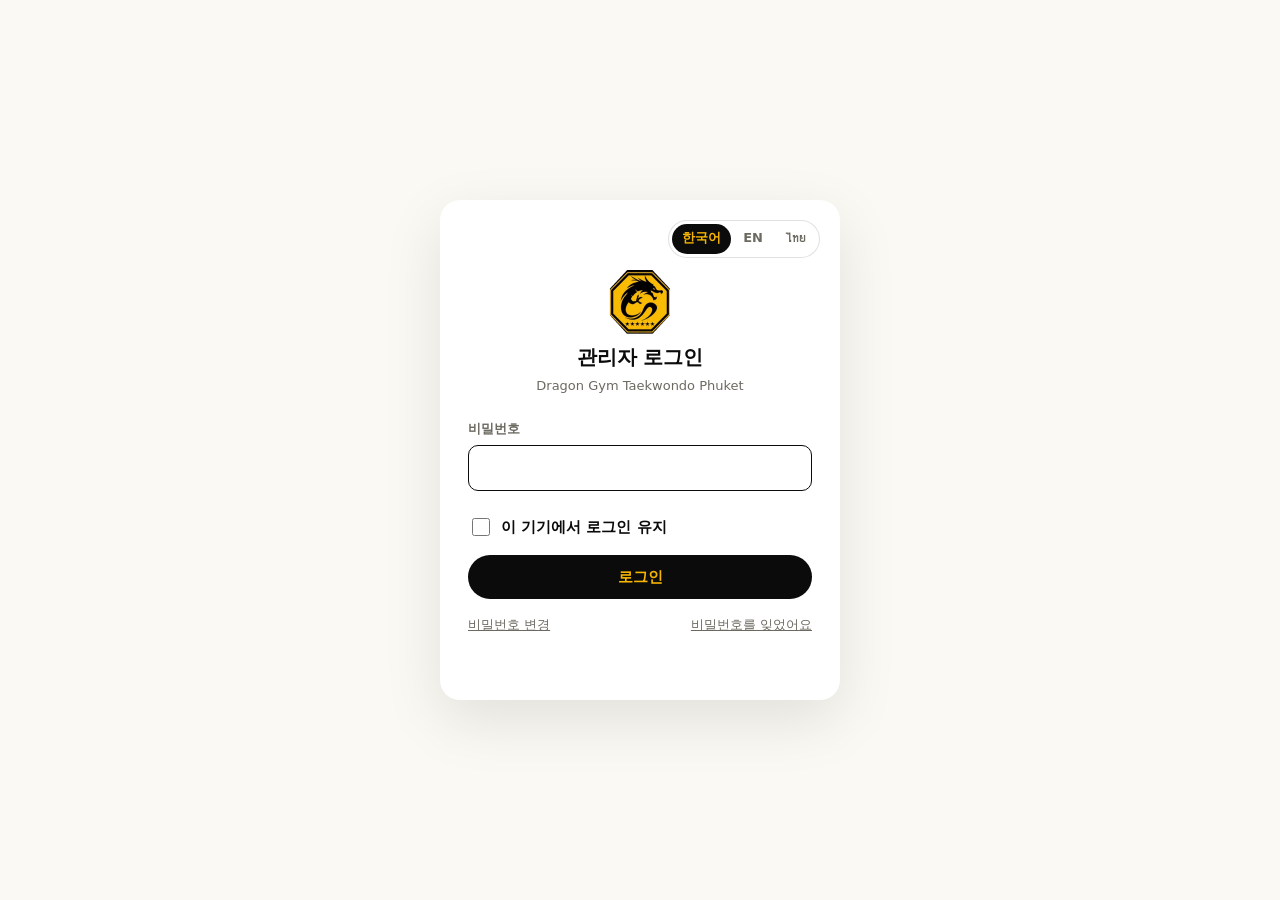
==== commit d43f1346: "feat(admin): 관리자 화면 한국어·English·ไทย 전환 (기본 한국어) - i18n.js: 3개 국어 사전 + t()/applyStatic, 고른 언어는 localS" ====
--- a/site/admin/index.html
+++ b/site/admin/index.html
@@ -9,38 +9,39 @@
   <meta name="robots" content="noindex, nofollow">
   <title>Dragon Gym 관리자</title>
   <link rel="icon" href="../assets/favicon.png">
-  <link rel="stylesheet" href="admin.css?v=1">
+  <link rel="stylesheet" href="admin.css?v=2">
 </head>
 <body>
   <!-- ================= 로그인 ================= -->
   <main class="gate" id="gate" hidden>
     <div class="gate__card">
+      <div class="langpick" role="group" data-i18n-aria="top.lang" aria-label="언어"><button type="button" data-lang-pick="ko" aria-pressed="true"><span class="hide-m">한국어</span><span class="only-m">KO</span></button><button type="button" data-lang-pick="en" aria-pressed="false">EN</button><button type="button" data-lang-pick="th" aria-pressed="false"><span class="hide-m">ไทย</span><span class="only-m">TH</span></button></div>
       <img class="gate__logo" src="../assets/logo.png" alt="">
       <h1 id="gateTitle">관리자 로그인</h1>
       <p class="lead" id="gateLead"></p>
 
       <form id="formUnlock" hidden>
-        <label class="field"><span>비밀번호</span><input class="input" id="pw" type="password" autocomplete="current-password" required></label>
-        <label class="check"><input id="remember" type="checkbox"> 이 기기에서 로그인 유지</label>
-        <button class="btn btn--ink btn--block" type="submit">로그인</button>
-        <nav><a href="#change">비밀번호 변경</a><a href="#reset">비밀번호를 잊었어요</a></nav>
+        <label class="field"><span data-i18n="gate.pw">비밀번호</span><input class="input" id="pw" type="password" autocomplete="current-password" required></label>
+        <label class="check"><input id="remember" type="checkbox"> <span data-i18n="gate.remember">이 기기에서 로그인 유지</span></label>
+        <button class="btn btn--ink btn--block" type="submit" data-i18n="gate.submit">로그인</button>
+        <nav><a href="#change" data-i18n="gate.changeLink">비밀번호 변경</a><a href="#reset" data-i18n="gate.forgot">비밀번호를 잊었어요</a></nav>
       </form>
 
       <form id="formSetup" hidden>
-        <label class="field"><span>GitHub 토큰</span><input class="input" id="tok" type="password" autocomplete="off" required placeholder="github_pat_…"></label>
-        <p class="hint" style="margin-top:-8px;margin-bottom:14px">Fine-grained token · 이 레포만 · Contents: Read and write</p>
-        <label class="field"><span>새 비밀번호 (10자 이상)</span><input class="input" id="npw1" type="password" autocomplete="new-password" minlength="10" required></label>
-        <label class="field"><span>새 비밀번호 확인</span><input class="input" id="npw2" type="password" autocomplete="new-password" minlength="10" required></label>
-        <button class="btn btn--ink btn--block" type="submit">저장하고 로그인</button>
-        <nav id="setupNav"><a href="#">← 로그인으로</a></nav>
+        <label class="field"><span data-i18n="gate.token">GitHub 토큰</span><input class="input" id="tok" type="password" autocomplete="off" required placeholder="github_pat_…"></label>
+        <p class="hint" style="margin-top:-8px;margin-bottom:14px" data-i18n="gate.tokenHint">Fine-grained token · 이 레포만 · Contents: Read and write</p>
+        <label class="field"><span data-i18n="gate.newPw">새 비밀번호 (10자 이상)</span><input class="input" id="npw1" type="password" autocomplete="new-password" minlength="10" required></label>
+        <label class="field"><span data-i18n="gate.newPw2">새 비밀번호 확인</span><input class="input" id="npw2" type="password" autocomplete="new-password" minlength="10" required></label>
+        <button class="btn btn--ink btn--block" type="submit" data-i18n="gate.saveLogin">저장하고 로그인</button>
+        <nav id="setupNav"><a href="#" data-i18n="gate.back">← 로그인으로</a></nav>
       </form>
 
       <form id="formChange" hidden>
-        <label class="field"><span>현재 비밀번호</span><input class="input" id="opw" type="password" autocomplete="current-password" required></label>
-        <label class="field"><span>새 비밀번호 (10자 이상)</span><input class="input" id="cpw1" type="password" autocomplete="new-password" minlength="10" required></label>
-        <label class="field"><span>새 비밀번호 확인</span><input class="input" id="cpw2" type="password" autocomplete="new-password" minlength="10" required></label>
-        <button class="btn btn--ink btn--block" type="submit">비밀번호 변경</button>
-        <nav><a href="#">← 로그인으로</a></nav>
+        <label class="field"><span data-i18n="gate.curPw">현재 비밀번호</span><input class="input" id="opw" type="password" autocomplete="current-password" required></label>
+        <label class="field"><span data-i18n="gate.newPw">새 비밀번호 (10자 이상)</span><input class="input" id="cpw1" type="password" autocomplete="new-password" minlength="10" required></label>
+        <label class="field"><span data-i18n="gate.newPw2">새 비밀번호 확인</span><input class="input" id="cpw2" type="password" autocomplete="new-password" minlength="10" required></label>
+        <button class="btn btn--ink btn--block" type="submit" data-i18n="gate.change">비밀번호 변경</button>
+        <nav><a href="#" data-i18n="gate.back">← 로그인으로</a></nav>
       </form>
 
       <p class="msg" id="gateMsg" role="status"></p>
@@ -50,26 +51,27 @@
   <!-- ================= 관리 화면 ================= -->
   <div id="shell" hidden>
     <header class="topbar">
-      <button class="iconbtn back" id="backBtn" type="button" aria-label="목록으로"><svg viewBox="0 0 24 24" fill="none" stroke="currentColor" stroke-width="2.2" stroke-linecap="round" stroke-linejoin="round"><path d="M15 18l-6-6 6-6"/></svg></button>
-      <a class="brand" href="#"><img src="../assets/logo.png" alt=""><span>DRAGON GYM <small>관리</small></span></a>
+      <button class="iconbtn back" id="backBtn" type="button" data-i18n-aria="top.back" aria-label="목록으로"><svg viewBox="0 0 24 24" fill="none" stroke="currentColor" stroke-width="2.2" stroke-linecap="round" stroke-linejoin="round"><path d="M15 18l-6-6 6-6"/></svg></button>
+      <a class="brand" href="#"><img src="../assets/logo.png" alt=""><span>DRAGON GYM <small data-i18n="top.admin">관리</small></span></a>
       <div class="topbar__spacer"></div>
-      <a class="btn btn--ghost btn--sm" href="../" target="_blank" rel="noopener">사이트<span class="hide-m">에서 확인</span></a>
-      <button class="btn btn--ghost btn--sm" id="logoutBtn" type="button">로그아웃</button>
+      <div class="langpick" role="group" data-i18n-aria="top.lang" aria-label="언어"><button type="button" data-lang-pick="ko" aria-pressed="true"><span class="hide-m">한국어</span><span class="only-m">KO</span></button><button type="button" data-lang-pick="en" aria-pressed="false">EN</button><button type="button" data-lang-pick="th" aria-pressed="false"><span class="hide-m">ไทย</span><span class="only-m">TH</span></button></div>
+      <a class="btn btn--ghost btn--sm tb-btn" href="../" target="_blank" rel="noopener" data-i18n-aria="top.siteLong" aria-label="사이트에서 확인"><svg class="only-m" viewBox="0 0 24 24" fill="none" stroke="currentColor" stroke-width="2.2" stroke-linecap="round" stroke-linejoin="round"><path d="M14 4h6v6M20 4l-9 9M18 14v5a1 1 0 0 1-1 1H5a1 1 0 0 1-1-1V7a1 1 0 0 1 1-1h5"/></svg><span class="hide-m" data-i18n="top.siteLong">사이트에서 확인</span></a>
+      <button class="btn btn--ghost btn--sm tb-btn" id="logoutBtn" type="button" data-i18n-aria="top.logout" aria-label="로그아웃"><svg class="only-m" viewBox="0 0 24 24" fill="none" stroke="currentColor" stroke-width="2.2" stroke-linecap="round" stroke-linejoin="round"><path d="M15 4h4a1 1 0 0 1 1 1v14a1 1 0 0 1-1 1h-4M10 17l-5-5 5-5M5 12h11"/></svg><span class="hide-m" data-i18n="top.logout">로그아웃</span></button>
     </header>
     <div class="app" id="app">
       <aside class="side" id="side"></aside>
-      <main class="main" id="main"><div class="loading">불러오는 중…</div></main>
+      <main class="main" id="main"><div class="loading" data-i18n="loading">불러오는 중…</div></main>
     </div>
-    <div class="savebar" id="savebar" role="region" aria-label="저장">
-      <span id="saveText">저장하지 않은 변경사항이 있습니다</span>
-      <button class="btn btn--ghost btn--sm" id="discardBtn" type="button">되돌리기</button>
-      <button class="btn btn--gold btn--sm" id="saveBtn" type="button">저장</button>
+    <div class="savebar" id="savebar" role="region" data-i18n-aria="save.region" aria-label="저장">
+      <span id="saveText" data-i18n="save.default">저장하지 않은 변경사항이 있습니다</span>
+      <button class="btn btn--ghost btn--sm" id="discardBtn" type="button" data-i18n="save.discard">되돌리기</button>
+      <button class="btn btn--gold btn--sm" id="saveBtn" type="button" data-i18n="save.save">저장</button>
     </div>
   </div>
 
   <dialog id="dlg"><form class="dlg" id="dlgForm" method="dialog" novalidate></form></dialog>
   <div class="toast" id="toast" role="status" aria-live="polite"></div>
 
-  <script type="module" src="app.js?v=1"></script>
+  <script type="module" src="app.js?v=2"></script>
 </body>
 </html>
--- a/site/admin/admin.css
+++ b/site/admin/admin.css
@@ -78,13 +78,22 @@
 .brand span { white-space: nowrap; }
 .topbar__spacer { flex: 1; }
 .topbar .back { display: none; }
+.only-m { display: none; }
+
+/* ---------- 화면 언어 ---------- */
+.langpick { display: inline-flex; padding: 3px; gap: 2px; border: 1px solid var(--line); border-radius: 999px; background: var(--surface); }
+.langpick button { min-height: 30px; padding: 0 10px; border: 0; border-radius: 999px; background: none; color: var(--mute);
+  font: inherit; font-size: 13px; font-weight: 700; cursor: pointer; }
+.langpick button:hover { color: var(--ink); }
+.langpick button[aria-pressed="true"] { background: var(--ink); color: var(--gold); }
+.gate__card .langpick { display: flex; width: max-content; margin: -12px -8px 12px auto; }
 
 /* ---------- 본문 2열 ---------- */
 .app { display: grid; grid-template-columns: 300px minmax(0, 1fr); min-height: calc(100svh - 60px); }
 .side { position: sticky; top: 60px; height: calc(100svh - 60px); overflow-y: auto; padding: 18px 14px 40px; border-right: 1px solid var(--line); }
 .side h3 { font-size: 12px; letter-spacing: .06em; color: var(--mute); margin: 18px 8px 8px; }
 .side h3:first-child { margin-top: 4px; }
-.nav { list-style: none; margin: 0; padding: 0; display: grid; gap: 4px; }
+.nav { list-style: none; margin: 0; padding: 0; display: grid; grid-template-columns: minmax(0, 1fr); gap: 4px; }
 .nav a { display: flex; align-items: center; gap: 10px; min-height: 52px; padding: 8px 10px; border-radius: 12px; color: var(--ink); text-decoration: none; }
 .nav a:hover { background: var(--paper); }
 .nav a.is-active { background: var(--ink); color: var(--bg); }
@@ -92,8 +101,8 @@
 .nav__icon { width: 36px; height: 36px; border-radius: 10px; background: var(--paper-2); display: grid; place-items: center; flex: none; overflow: hidden; }
 .nav__icon img { width: 100%; height: 100%; object-fit: cover; }
 .nav__icon svg { width: 18px; height: 18px; color: var(--ink); }
-.nav__text { min-width: 0; }
-.nav__title { font-weight: 700; display: block; overflow: hidden; text-overflow: ellipsis; white-space: nowrap; }
+.nav__text { min-width: 0; flex: 1; }
+.nav__title { font-weight: 700; display: block; line-height: 1.35; overflow-wrap: anywhere; } /* 영어·태국어 이름은 길어 줄바꿈 */
 .nav__meta { font-size: 12px; color: var(--mute); }
 .badge { display: inline-block; padding: 1px 8px; border-radius: 999px; background: var(--gold); color: var(--ink); font-size: 11px; font-weight: 800; }
 .side .btn--ghost { margin-top: 8px; }
@@ -208,6 +217,12 @@
 @media (max-width: 820px) {
   .topbar { padding: 0 12px; }
   .brand small, .hide-m { display: none; }
+  .only-m { display: inline; }
+  .topbar .brand span { display: none; }
+  .langpick button { padding: 0 8px; }
+  .topbar .tb-btn { width: 36px; padding: 0; }
+  .topbar .tb-btn svg { width: 18px; height: 18px; }
+  .langpick, .topbar .btn--sm, .brand { flex: none; }
   body.is-editing .topbar .back { display: inline-flex; }
   .topbar { gap: 8px; }
   .app { grid-template-columns: 1fr; }
